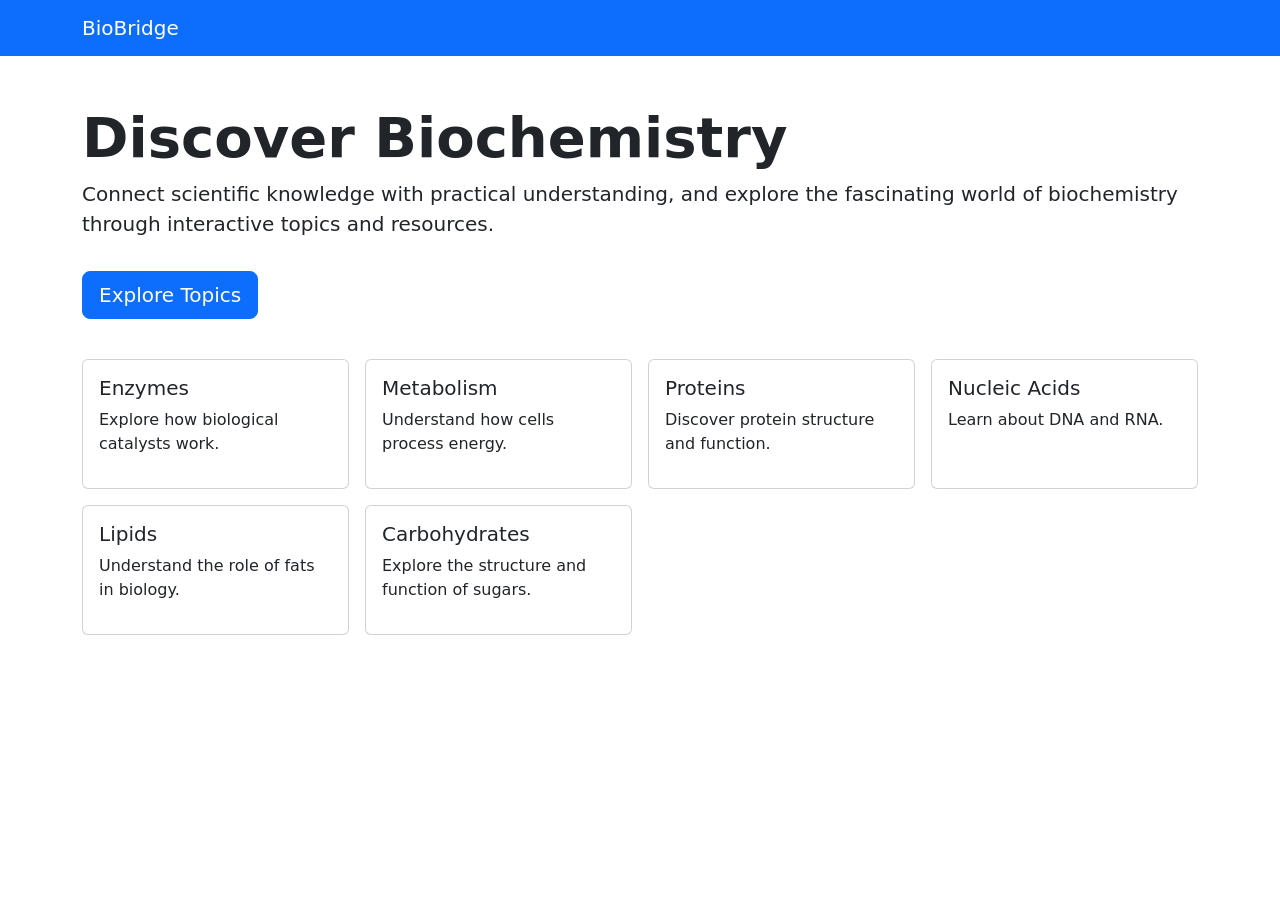
==== index.html @ e2629262 "FIrst step" ====
<!DOCTYPE html>
<html lang="en">

<head>
    <meta charset="UTF-8">
    <meta name="viewport" content="width=device-width, initial-scale=1.0">
    <title>BioBridge | Learn Biochemistry</title>

    <link href="https://cdn.jsdelivr.net/npm/bootstrap@5.3.3/dist/css/bootstrap.min.css" rel="stylesheet">
</head>

<body>
    <nav class="navbar navbar-dark bg-primary">
        <div class="container">
            <a class="navbar-brand" href="#">BioBridge</a>
        </div>
    </nav>

    <main class="container py-5">
        <h1 class="display-4 fw-bold">Discover Biochemistry</h1>

        <p class="lead">
            Connect scientific knowledge with practical understanding, and explore the fascinating world of biochemistry
            through interactive topics and resources.
        </p>

        <button class="btn btn-primary btn-lg mt-3" onclick="window.location.href='topics.html'">
            Explore Topics
        </button>

        <div class="row mt-4 g-3">
            <div class="col-12 col-ms-6 col-lg-3">
                <div class="card p-3 h-100">
                    <h2 class="h5">Enzymes</h2>
                    <p>Explore how biological catalysts work.</p>
                </div>
            </div>

            <div class="col-12 col-ms-6 col-lg-3">
                <div class="card p-3 h-100">
                    <h2 class="h5">Metabolism</h2>
                    <p>Understand how cells process energy.</p>
                </div>
            </div>

            <div class="col-12 col-ms-6 col-lg-3">
                <div class="card p-3 h-100">
                    <h2 class="h5">Proteins</h2>
                    <p>Discover protein structure and function.</p>
                </div>
            </div>
            <div class="col-12 col-ms-6 col-lg-3">
                <div class="card p-3 h-100">
                    <h2 class="h5">Nucleic Acids</h2>
                    <p>Learn about DNA and RNA.</p>
                </div>
            </div>
            <div class="col-12 col-ms-6 col-lg-3">
                <div class="card p-3 h-100">
                    <h2 class="h5">Lipids</h2>
                    <p>Understand the role of fats in biology.</p>
                </div>
            </div>
            <div class="col-12 col-ms-6 col-lg-3">
                <div class="card p-3 h-100">
                    <h2 class="h5">Carbohydrates</h2>
                    <p>Explore the structure and function of sugars.</p>
                </div>
            </div>
        </div>
    </main>
</body>

</html>
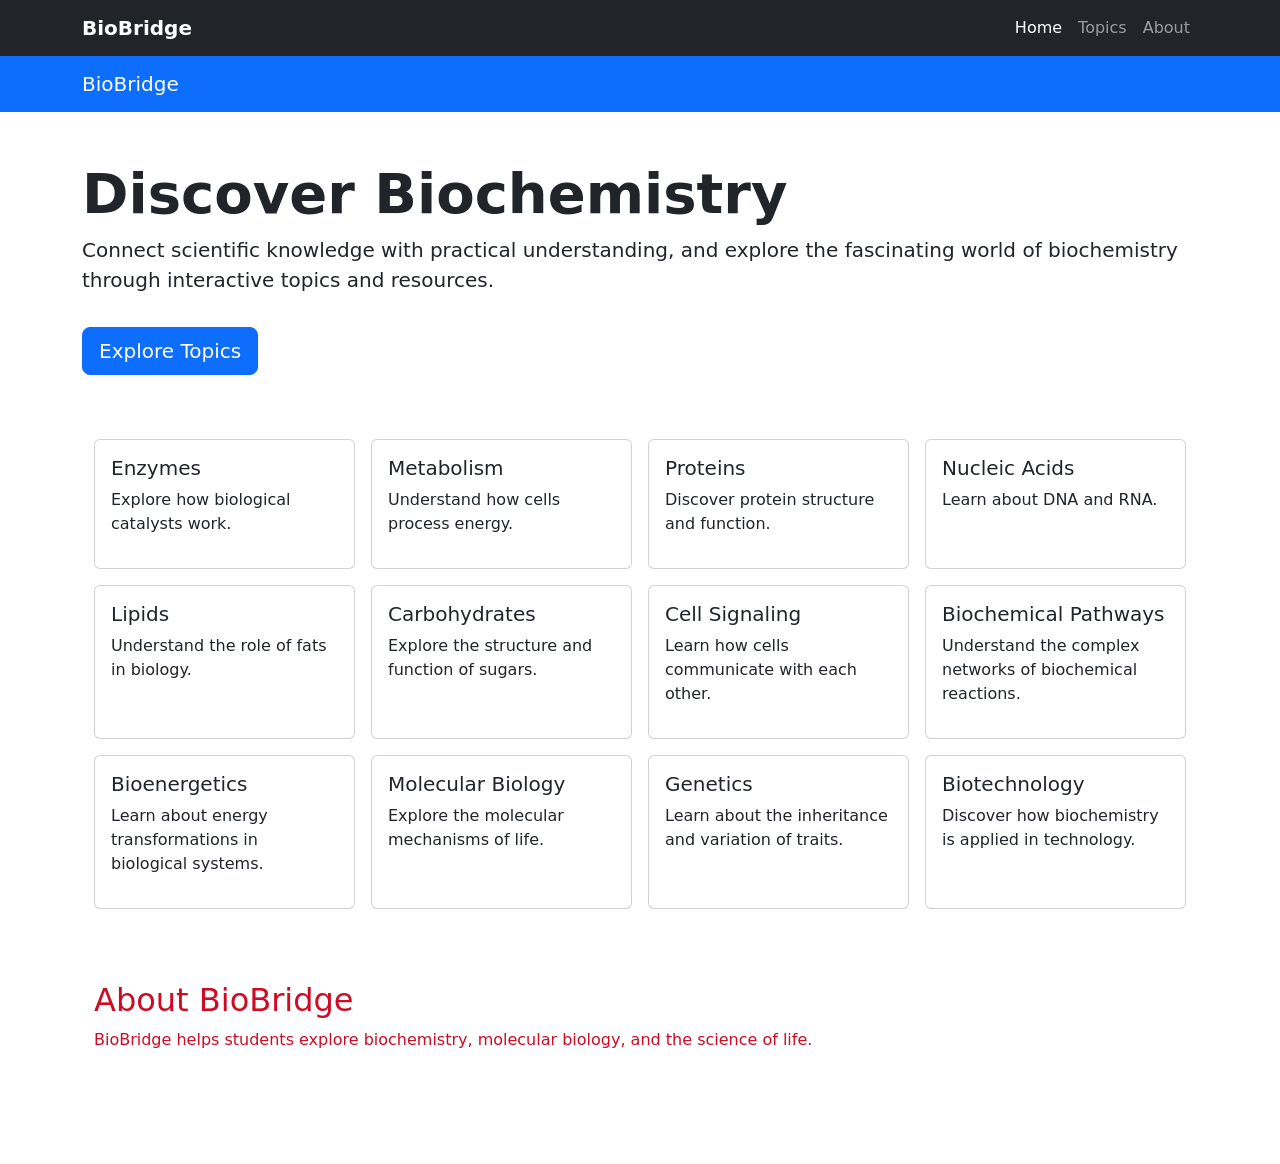
==== commit c179a2b8: "update" ====
--- a/index.html
+++ b/index.html
@@ -8,8 +8,39 @@
 
     <link href="https://cdn.jsdelivr.net/npm/bootstrap@5.3.3/dist/css/bootstrap.min.css" rel="stylesheet">
 </head>
+<body>
+    
+<nav class="navbar navbar-expand-lg bg-dark" data-bs-theme="dark">
+    <div class="container">
+        <a class="navbar-brand fw-bold" href="#">BioBridge</a>
 
-<body>
+        <button
+            class="navbar-toggler"
+            type="button"
+            data-bs-toggle="collapse"
+            data-bs-target="#mainNavbar"
+            aria-controls="mainNavbar"
+            aria-expanded="false"
+            aria-label="Toggle navigation">
+            <span class="navbar-toggler-icon"></span>
+        </button>
+
+        <div class="collapse navbar-collapse" id="mainNavbar">
+            <ul class="navbar-nav ms-auto">
+                <li class="nav-item">
+                    <a class="nav-link active" href="#">Home</a>
+                </li>
+                <li class="nav-item">
+                    <a class="nav-link" href="#topics">Topics</a>
+                </li>
+                <li class="nav-item">
+                    <a class="nav-link" href="#about">About</a>
+                </li>
+            </ul>
+        </div>
+    </div>
+</nav>
+
     <nav class="navbar navbar-dark bg-primary">
         <div class="container">
             <a class="navbar-brand" href="#">BioBridge</a>
@@ -27,48 +58,93 @@
         <button class="btn btn-primary btn-lg mt-3" onclick="window.location.href='topics.html'">
             Explore Topics
         </button>
-
+<section id="topics" class="container py-4">
         <div class="row mt-4 g-3">
-            <div class="col-12 col-ms-6 col-lg-3">
+            <div class="col-12 col-sm-6 col-lg-3">
                 <div class="card p-3 h-100">
                     <h2 class="h5">Enzymes</h2>
                     <p>Explore how biological catalysts work.</p>
                 </div>
             </div>
 
-            <div class="col-12 col-ms-6 col-lg-3">
+            <div class="col-12 col-sm-6 col-lg-3">
                 <div class="card p-3 h-100">
                     <h2 class="h5">Metabolism</h2>
                     <p>Understand how cells process energy.</p>
                 </div>
             </div>
 
-            <div class="col-12 col-ms-6 col-lg-3">
+            <div class="col-12 col-sm-6 col-lg-3">
                 <div class="card p-3 h-100">
                     <h2 class="h5">Proteins</h2>
                     <p>Discover protein structure and function.</p>
                 </div>
             </div>
-            <div class="col-12 col-ms-6 col-lg-3">
+            <div class="col-12 col-sm-6 col-lg-3">
                 <div class="card p-3 h-100">
                     <h2 class="h5">Nucleic Acids</h2>
                     <p>Learn about DNA and RNA.</p>
                 </div>
             </div>
-            <div class="col-12 col-ms-6 col-lg-3">
+            <div class="col-12 col-sm-6 col-lg-3">
                 <div class="card p-3 h-100">
                     <h2 class="h5">Lipids</h2>
                     <p>Understand the role of fats in biology.</p>
                 </div>
             </div>
-            <div class="col-12 col-ms-6 col-lg-3">
+            <div class="col-12 col-sm-6 col-lg-3">
                 <div class="card p-3 h-100">
                     <h2 class="h5">Carbohydrates</h2>
                     <p>Explore the structure and function of sugars.</p>
                 </div>
             </div>
+            <div class="col-12 col-sm-6 col-lg-3">
+                <div class="card p-3 h-100">
+                    <h2 class="h5">Cell Signaling</h2>
+                    <p>Learn how cells communicate with each other.</p>
+                </div>
+            </div>
+            <div class="col-12 col-sm-6 col-lg-3">
+                <div class="card p-3 h-100">
+                    <h2 class="h5">Biochemical Pathways</h2>
+                    <p>Understand the complex networks of biochemical reactions.</p>
+                </div>
+            </div>
+            <div class="col-12 col-sm-6 col-lg-3">
+                <div class="card p-3 h-100">
+                    <h2 class="h5">Bioenergetics</h2>
+                    <p>Learn about energy transformations in biological systems.</p>
+                </div>
+            </div>
+            <div class="col-12 col-sm-6 col-lg-3">
+                <div class="card p-3 h-100">
+                    <h2 class="h5">Molecular Biology</h2>
+                    <p>Explore the molecular mechanisms of life.</p>
+                </div>
+            </div>
+            <div class="col-12 col-sm-6 col-lg-3">
+                <div class="card p-3 h-100">
+                    <h2 class="h5">Genetics</h2>
+                    <p>Learn about the inheritance and variation of traits.</p>
+                </div>
+            </div>
+            <div class="col-12 col-sm-6 col-lg-3">
+                <div class="card p-3 h-100">
+                    <h2 class="h5">Biotechnology</h2>
+                    <p>Discover how biochemistry is applied in technology.</p>
+                </div>
+            </div>
         </div>
+        </section>
+        <section id="about" class="container py-5" class="bg-dark text-white rounded-3 p-4" style="color: #ce0b25;">
+    <h2>About BioBridge</h2>
+    <p>
+        BioBridge helps students explore biochemistry,
+        molecular biology, and the science of life.
+    </p>
+</section>
     </main>
+    <script src="https://cdn.jsdelivr.net/npm/bootstrap@5.3.3/dist/js/bootstrap.bundle.min.js"></script>
 </body>
 
 </html>
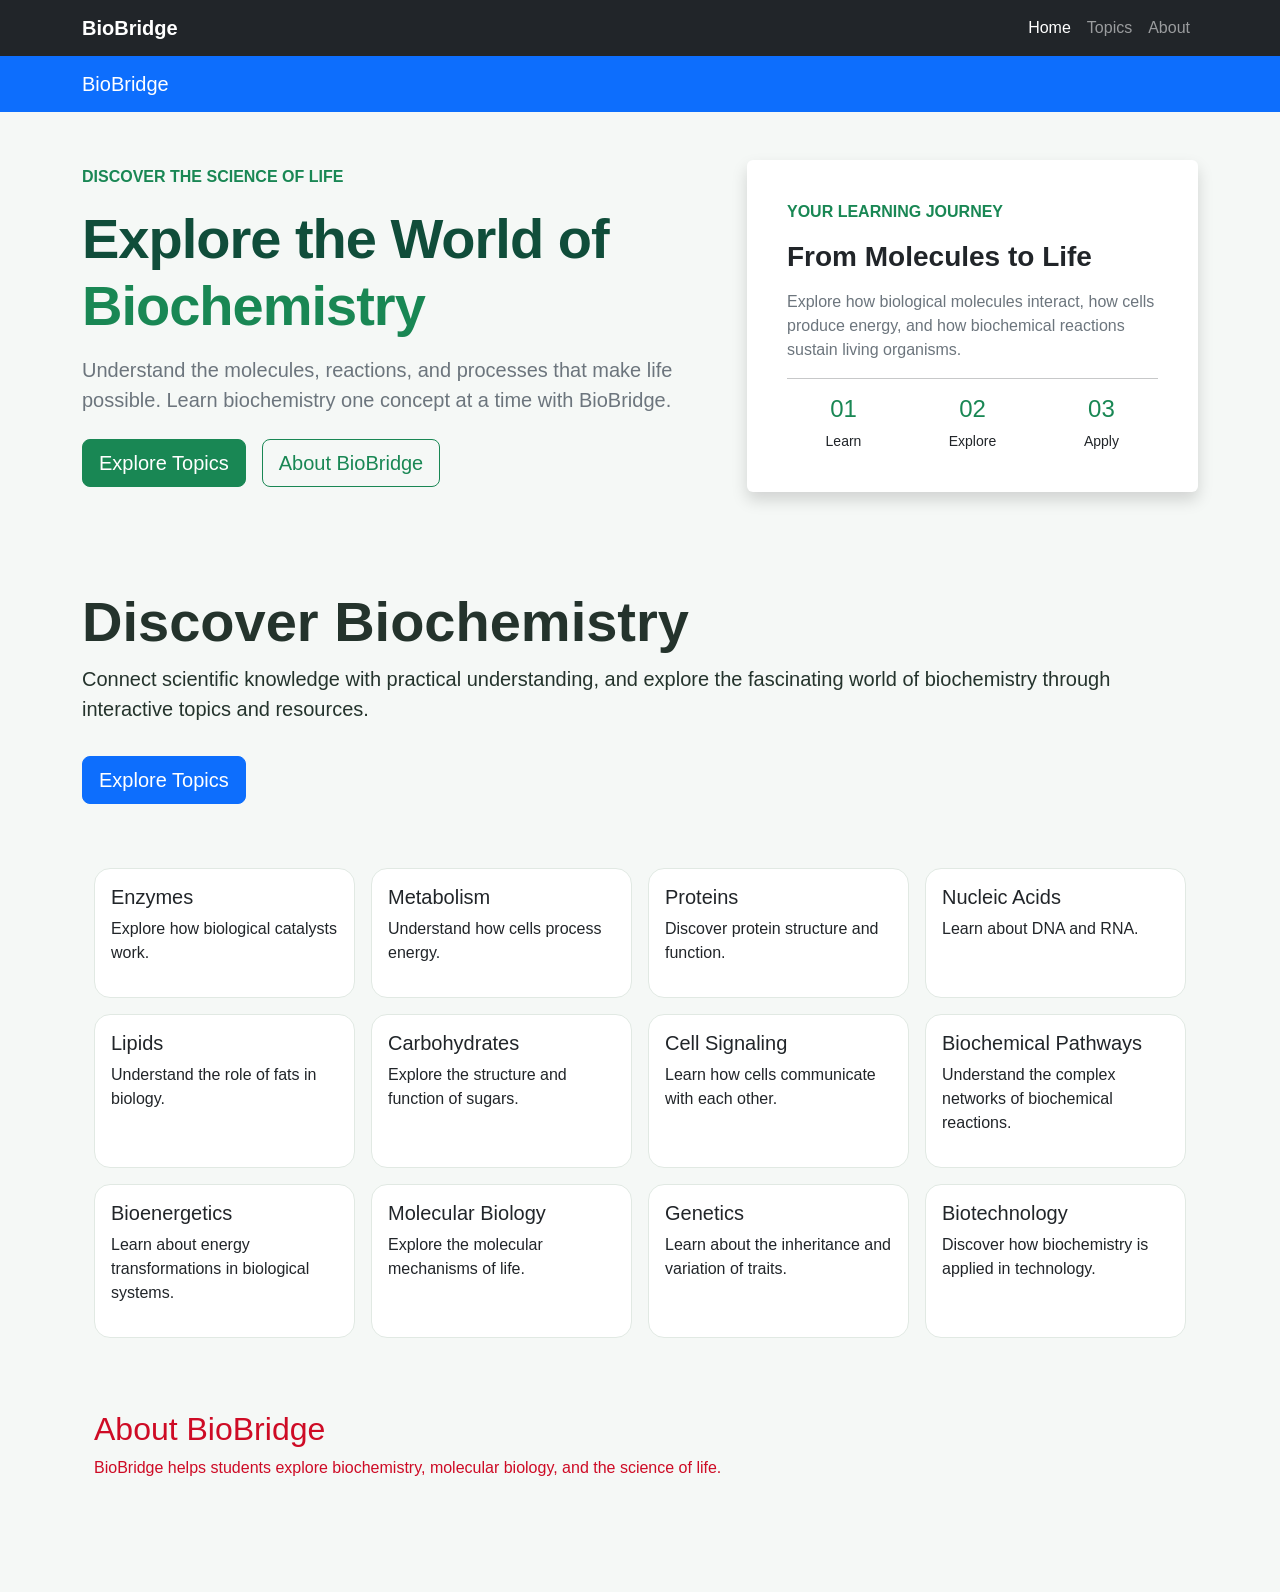
==== commit 26522f10: "update" ====
--- a/index.html
+++ b/index.html
@@ -7,46 +7,118 @@
     <title>BioBridge | Learn Biochemistry</title>
 
     <link href="https://cdn.jsdelivr.net/npm/bootstrap@5.3.3/dist/css/bootstrap.min.css" rel="stylesheet">
+    <!-- our custom CSS -->
+    <link rel="stylesheet" href="style.css">
 </head>
+
 <body>
-    
-<nav class="navbar navbar-expand-lg bg-dark" data-bs-theme="dark">
-    <div class="container">
-        <a class="navbar-brand fw-bold" href="#">BioBridge</a>
-
-        <button
-            class="navbar-toggler"
-            type="button"
-            data-bs-toggle="collapse"
-            data-bs-target="#mainNavbar"
-            aria-controls="mainNavbar"
-            aria-expanded="false"
-            aria-label="Toggle navigation">
-            <span class="navbar-toggler-icon"></span>
-        </button>
-
-        <div class="collapse navbar-collapse" id="mainNavbar">
-            <ul class="navbar-nav ms-auto">
-                <li class="nav-item">
-                    <a class="nav-link active" href="#">Home</a>
-                </li>
-                <li class="nav-item">
-                    <a class="nav-link" href="#topics">Topics</a>
-                </li>
-                <li class="nav-item">
-                    <a class="nav-link" href="#about">About</a>
-                </li>
-            </ul>
+
+    <nav class="navbar navbar-expand-lg bg-dark" data-bs-theme="dark">
+        <div class="container">
+            <a class="navbar-brand fw-bold" href="#">BioBridge</a>
+
+            <button class="navbar-toggler" type="button" data-bs-toggle="collapse" data-bs-target="#mainNavbar"
+                aria-controls="mainNavbar" aria-expanded="false" aria-label="Toggle navigation">
+                <span class="navbar-toggler-icon"></span>
+            </button>
+
+            <div class="collapse navbar-collapse" id="mainNavbar">
+                <ul class="navbar-nav ms-auto">
+                    <li class="nav-item">
+                        <a class="nav-link active" href="#">Home</a>
+                    </li>
+                    <li class="nav-item">
+                        <a class="nav-link" href="#topics">Topics</a>
+                    </li>
+                    <li class="nav-item">
+                        <a class="nav-link" href="#about">About</a>
+                    </li>
+                </ul>
+            </div>
         </div>
-    </div>
-</nav>
-
+    </nav>
     <nav class="navbar navbar-dark bg-primary">
         <div class="container">
             <a class="navbar-brand" href="#">BioBridge</a>
         </div>
     </nav>
 
+    <!-- HERO SECTION -->
+    <section class="container py-5">
+        <div class="row align-items-center g-4">
+
+            <!-- Left side: Main introduction -->
+            <div class="col-lg-7">
+                <p class="text-success fw-semibold text-uppercase">
+                    Discover the science of life
+                </p>
+
+                <h1 class="display-4 fw-bold hero-title">
+                    Explore the World of <span class="text-success">Biochemistry</span>
+                </h1>
+
+                <p class="lead text-secondary mt-3">
+                    Understand the molecules, reactions, and processes
+                    that make life possible. Learn biochemistry one
+                    concept at a time with BioBridge.
+                </p>
+
+                <div class="d-flex flex-wrap gap-3 mt-4">
+                    <a href="#topics" class="btn btn-success btn-lg">
+                        Explore Topics
+                    </a>
+
+                    <a href="#about" class="btn btn-outline-success btn-lg">
+                        About BioBridge
+                    </a>
+                </div>
+            </div>
+
+            <!-- Right side: Featured content panel -->
+            <div class="col-lg-5">
+                <div class="card border-0 shadow p-4">
+                    <div class="card-body">
+                        <p class="text-success fw-semibold">
+                            YOUR LEARNING JOURNEY
+                        </p>
+
+                        <h2 class="h3 fw-bold mb-3">
+                            From Molecules to Life
+                        </h2>
+
+                        <p class="text-secondary">
+                            Explore how biological molecules interact,
+                            how cells produce energy, and how biochemical
+                            reactions sustain living organisms.
+                        </p>
+
+                        <hr>
+
+                        <div class="row text-center g-3">
+                            <div class="col-4">
+                                <h3 class="h4 text-success">01</h3>
+                                <p class="small mb-0">Learn</p>
+                            </div>
+
+                            <div class="col-4">
+                                <h3 class="h4 text-success">02</h3>
+                                <p class="small mb-0">Explore</p>
+                            </div>
+
+                            <div class="col-4">
+                                <h3 class="h4 text-success">03</h3>
+                                <p class="small mb-0">Apply</p>
+                            </div>
+                        </div>
+                    </div>
+                </div>
+            </div>
+
+        </div>
+    </section>
+    <!-- END HERO SECTION -->
+
+
     <main class="container py-5">
         <h1 class="display-4 fw-bold">Discover Biochemistry</h1>
 
@@ -58,91 +130,91 @@
         <button class="btn btn-primary btn-lg mt-3" onclick="window.location.href='topics.html'">
             Explore Topics
         </button>
-<section id="topics" class="container py-4">
-        <div class="row mt-4 g-3">
-            <div class="col-12 col-sm-6 col-lg-3">
-                <div class="card p-3 h-100">
-                    <h2 class="h5">Enzymes</h2>
-                    <p>Explore how biological catalysts work.</p>
-                </div>
-            </div>
-
-            <div class="col-12 col-sm-6 col-lg-3">
-                <div class="card p-3 h-100">
-                    <h2 class="h5">Metabolism</h2>
-                    <p>Understand how cells process energy.</p>
-                </div>
-            </div>
-
-            <div class="col-12 col-sm-6 col-lg-3">
-                <div class="card p-3 h-100">
-                    <h2 class="h5">Proteins</h2>
-                    <p>Discover protein structure and function.</p>
-                </div>
-            </div>
-            <div class="col-12 col-sm-6 col-lg-3">
-                <div class="card p-3 h-100">
-                    <h2 class="h5">Nucleic Acids</h2>
-                    <p>Learn about DNA and RNA.</p>
-                </div>
-            </div>
-            <div class="col-12 col-sm-6 col-lg-3">
-                <div class="card p-3 h-100">
-                    <h2 class="h5">Lipids</h2>
-                    <p>Understand the role of fats in biology.</p>
-                </div>
-            </div>
-            <div class="col-12 col-sm-6 col-lg-3">
-                <div class="card p-3 h-100">
-                    <h2 class="h5">Carbohydrates</h2>
-                    <p>Explore the structure and function of sugars.</p>
-                </div>
-            </div>
-            <div class="col-12 col-sm-6 col-lg-3">
-                <div class="card p-3 h-100">
-                    <h2 class="h5">Cell Signaling</h2>
-                    <p>Learn how cells communicate with each other.</p>
-                </div>
-            </div>
-            <div class="col-12 col-sm-6 col-lg-3">
-                <div class="card p-3 h-100">
-                    <h2 class="h5">Biochemical Pathways</h2>
-                    <p>Understand the complex networks of biochemical reactions.</p>
-                </div>
-            </div>
-            <div class="col-12 col-sm-6 col-lg-3">
-                <div class="card p-3 h-100">
-                    <h2 class="h5">Bioenergetics</h2>
-                    <p>Learn about energy transformations in biological systems.</p>
-                </div>
-            </div>
-            <div class="col-12 col-sm-6 col-lg-3">
-                <div class="card p-3 h-100">
-                    <h2 class="h5">Molecular Biology</h2>
-                    <p>Explore the molecular mechanisms of life.</p>
-                </div>
-            </div>
-            <div class="col-12 col-sm-6 col-lg-3">
-                <div class="card p-3 h-100">
-                    <h2 class="h5">Genetics</h2>
-                    <p>Learn about the inheritance and variation of traits.</p>
-                </div>
-            </div>
-            <div class="col-12 col-sm-6 col-lg-3">
-                <div class="card p-3 h-100">
-                    <h2 class="h5">Biotechnology</h2>
-                    <p>Discover how biochemistry is applied in technology.</p>
-                </div>
-            </div>
-        </div>
+        <section id="topics" class="container py-4">
+            <div class="row mt-4 g-3">
+                <div class="col-12 col-sm-6 col-lg-3">
+                    <div class="card p-3 h-100 topic-card">
+                        <h2 class="h5">Enzymes</h2>
+                        <p>Explore how biological catalysts work.</p>
+                    </div>
+                </div>
+
+                <div class="col-12 col-sm-6 col-lg-3">
+                    <div class="card p-3 h-100 topic-card">
+                        <h2 class="h5">Metabolism</h2>
+                        <p>Understand how cells process energy.</p>
+                    </div>
+                </div>
+
+                <div class="col-12 col-sm-6 col-lg-3">
+                    <div class="card p-3 h-100 topic-card">
+                        <h2 class="h5">Proteins</h2>
+                        <p>Discover protein structure and function.</p>
+                    </div>
+                </div>
+                <div class="col-12 col-sm-6 col-lg-3">
+                    <div class="card p-3 h-100 topic-card">
+                        <h2 class="h5">Nucleic Acids</h2>
+                        <p>Learn about DNA and RNA.</p>
+                    </div>
+                </div>
+                <div class="col-12 col-sm-6 col-lg-3">
+                    <div class="card p-3 h-100 topic-card">
+                        <h2 class="h5">Lipids</h2>
+                        <p>Understand the role of fats in biology.</p>
+                    </div>
+                </div>
+                <div class="col-12 col-sm-6 col-lg-3">
+                    <div class="card p-3 h-100 topic-card">
+                        <h2 class="h5">Carbohydrates</h2>
+                        <p>Explore the structure and function of sugars.</p>
+                    </div>
+                </div>
+                <div class="col-12 col-sm-6 col-lg-3">
+                    <div class="card p-3 h-100 topic-card">
+                        <h2 class="h5">Cell Signaling</h2>
+                        <p>Learn how cells communicate with each other.</p>
+                    </div>
+                </div>
+                <div class="col-12 col-sm-6 col-lg-3">
+                    <div class="card p-3 h-100 topic-card">
+                        <h2 class="h5">Biochemical Pathways</h2>
+                        <p>Understand the complex networks of biochemical reactions.</p>
+                    </div>
+                </div>
+                <div class="col-12 col-sm-6 col-lg-3">
+                    <div class="card p-3 h-100 topic-card">
+                        <h2 class="h5">Bioenergetics</h2>
+                        <p>Learn about energy transformations in biological systems.</p>
+                    </div>
+                </div>
+                <div class="col-12 col-sm-6 col-lg-3">
+                    <div class="card p-3 h-100 topic-card">
+                        <h2 class="h5">Molecular Biology</h2>
+                        <p>Explore the molecular mechanisms of life.</p>
+                    </div>
+                </div>
+                <div class="col-12 col-sm-6 col-lg-3">
+                    <div class="card p-3 h-100 topic-card">
+                        <h2 class="h5">Genetics</h2>
+                        <p>Learn about the inheritance and variation of traits.</p>
+                    </div>
+                </div>
+                <div class="col-12 col-sm-6 col-lg-3">
+                    <div class="card p-3 h-100 topic-card">
+                        <h2 class="h5">Biotechnology</h2>
+                        <p>Discover how biochemistry is applied in technology.</p>
+                    </div>
+                </div>
+            </div>
         </section>
         <section id="about" class="container py-5" class="bg-dark text-white rounded-3 p-4" style="color: #ce0b25;">
-    <h2>About BioBridge</h2>
-    <p>
-        BioBridge helps students explore biochemistry,
-        molecular biology, and the science of life.
-    </p>
-</section>
+            <h2>About BioBridge</h2>
+            <p>
+                BioBridge helps students explore biochemistry,
+                molecular biology, and the science of life.
+            </p>
+        </section>
     </main>
     <script src="https://cdn.jsdelivr.net/npm/bootstrap@5.3.3/dist/js/bootstrap.bundle.min.js"></script>
 </body>
--- a/style.css
+++ b/style.css
@@ -0,0 +1,41 @@
+/* BioBridge: global design settings */
+:root {
+    --bio-primary: #176b50;
+    --bio-primary-dark: #104d3a;
+    --bio-background: #f5f8f6;
+    --bio-text: #24332c;
+    --bio-radius: 16px;
+}
+
+/* Base page appearance */
+body {
+    background-color: var(--bio-background);
+    color: var(--bio-text);
+    font-family: Arial, sans-serif;
+}
+
+/* Hero heading */
+.hero-title {
+    color: var(--bio-primary-dark);
+    letter-spacing: -1px;
+}
+
+/* Topic cards */
+.topic-card {
+    border: 1px solid #e1e9e3;
+    border-radius: var(--bio-radius);
+    transition: transform 0.2s ease, box-shadow 0.2s ease;
+}
+
+/* Interactive effect when a mouse hovers over a card */
+.topic-card:hover {
+    transform: translateY(-4px);
+    box-shadow: 0 10px 24px rgb(0 0 0 / 10%);
+}
+
+/* Keyboard users should also see a clear focus indicator */
+a:focus-visible,
+button:focus-visible {
+    outline: 3px solid #e0a526;
+    outline-offset: 3px;
+}
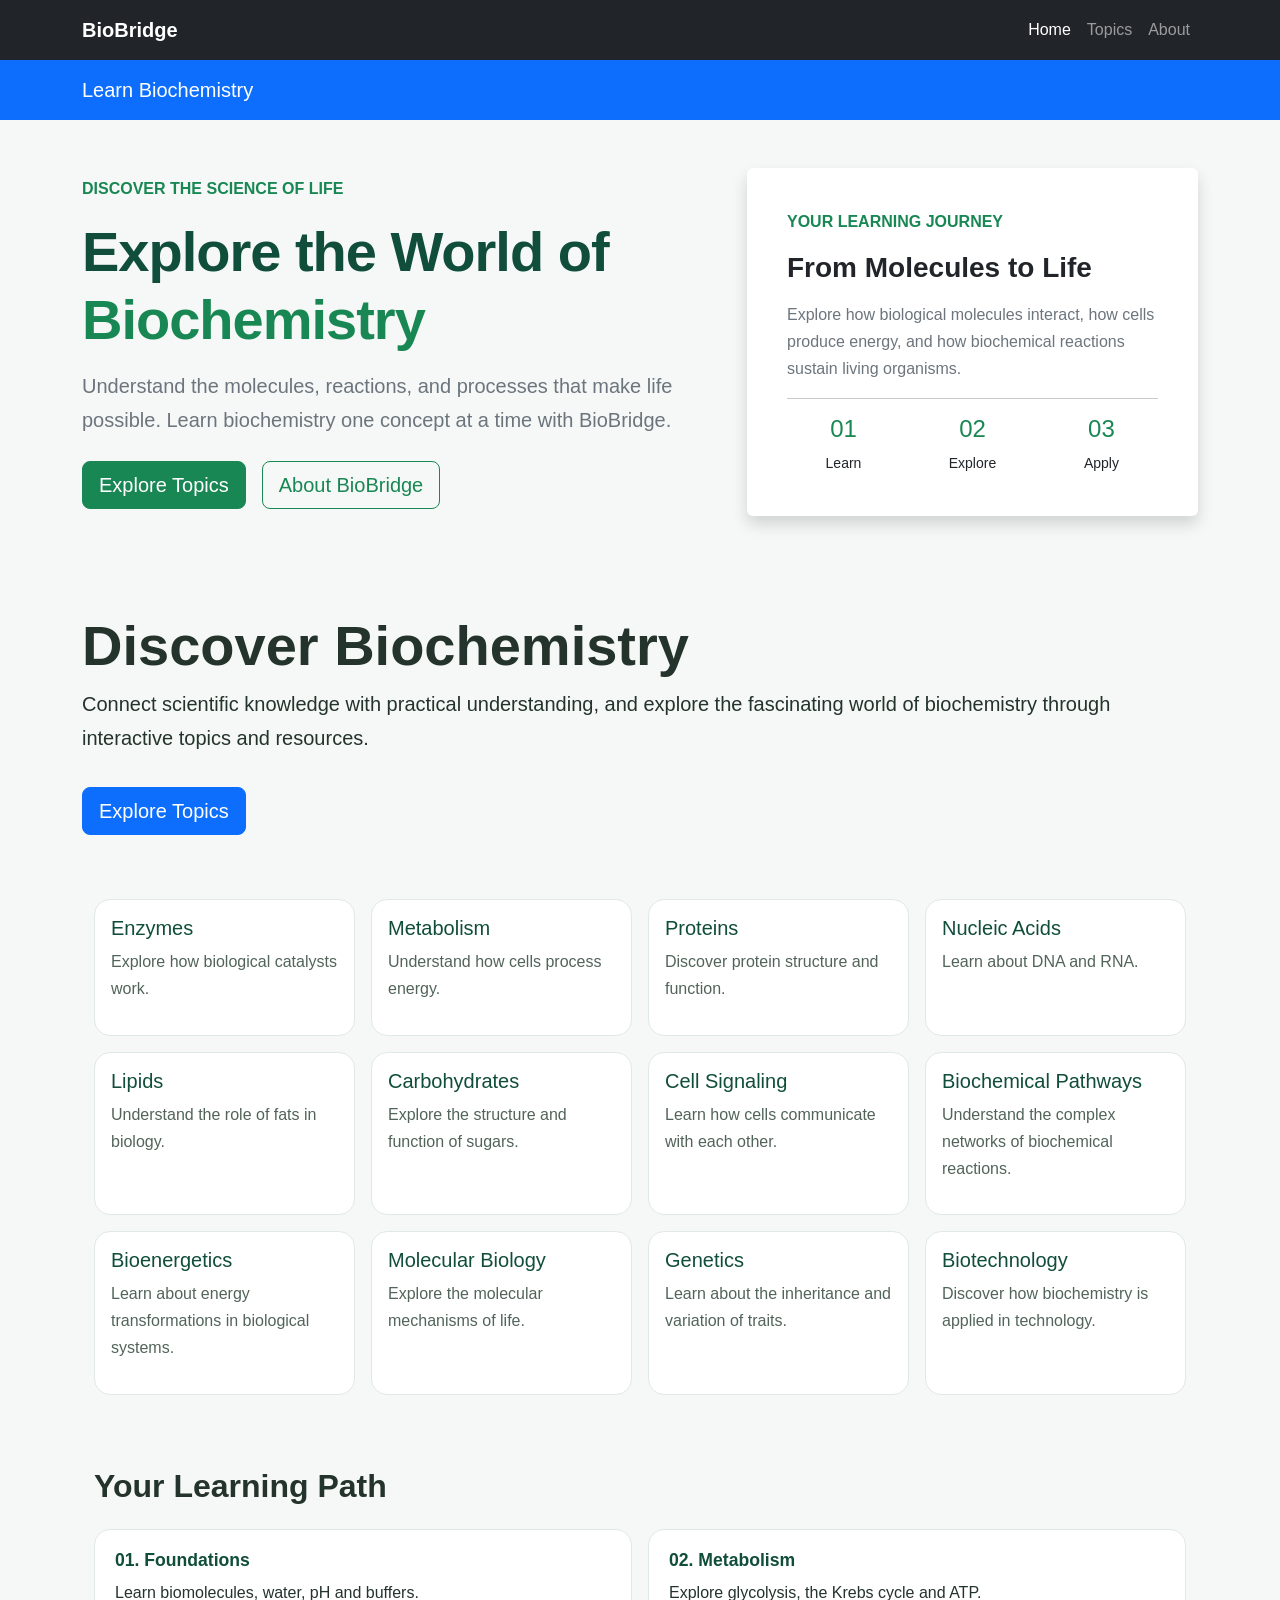
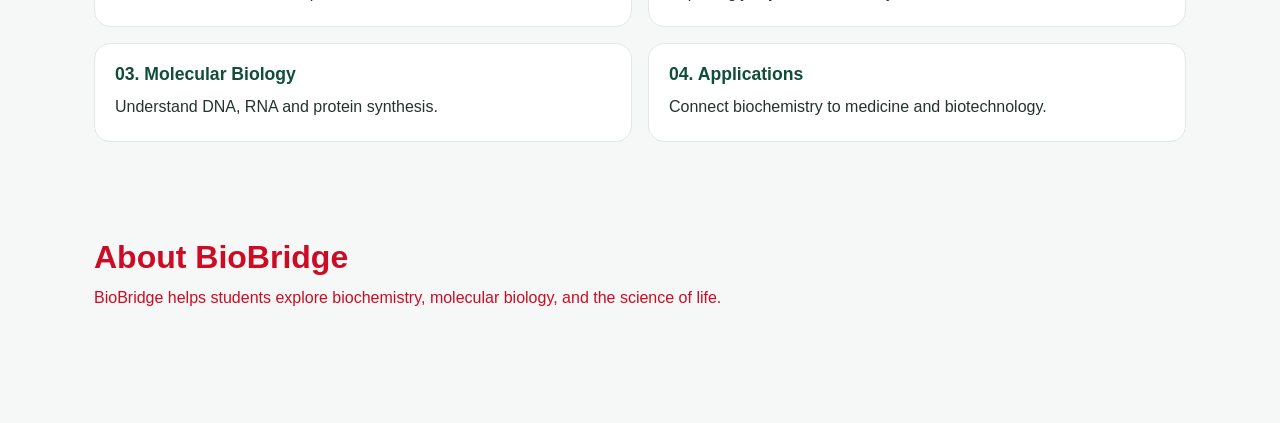
==== commit 52d05440: "update" ====
--- a/index.html
+++ b/index.html
@@ -39,7 +39,7 @@
     </nav>
     <nav class="navbar navbar-dark bg-primary">
         <div class="container">
-            <a class="navbar-brand" href="#">BioBridge</a>
+            <a class="navbar-brand" href="#">Learn Biochemistry</a>
         </div>
     </nav>
 
@@ -63,7 +63,7 @@
                     concept at a time with BioBridge.
                 </p>
 
-                <div class="d-flex flex-wrap gap-3 mt-4">
+                <div class="hero-actions mt-4">
                     <a href="#topics" class="btn btn-success btn-lg">
                         Explore Topics
                     </a>
@@ -206,6 +206,31 @@
                         <p>Discover how biochemistry is applied in technology.</p>
                     </div>
                 </div>
+            </div>
+        </section>
+        <section class="container py-5" id="learning-path">
+            <h2 class="fw-bold mb-4">Your Learning Path</h2>
+
+            <div class="learning-grid">
+                <article class="learning-card">
+                    <h3>01. Foundations</h3>
+                    <p>Learn biomolecules, water, pH and buffers.</p>
+                </article>
+
+                <article class="learning-card">
+                    <h3>02. Metabolism</h3>
+                    <p>Explore glycolysis, the Krebs cycle and ATP.</p>
+                </article>
+
+                <article class="learning-card">
+                    <h3>03. Molecular Biology</h3>
+                    <p>Understand DNA, RNA and protein synthesis.</p>
+                </article>
+
+                <article class="learning-card">
+                    <h3>04. Applications</h3>
+                    <p>Connect biochemistry to medicine and biotechnology.</p>
+                </article>
             </div>
         </section>
         <section id="about" class="container py-5" class="bg-dark text-white rounded-3 p-4" style="color: #ce0b25;">
--- a/style.css
+++ b/style.css
@@ -38,4 +38,94 @@
 button:focus-visible {
     outline: 3px solid #e0a526;
     outline-offset: 3px;
+}
+
+.hero-actions {
+    display: flex;
+    flex-wrap: wrap;
+    align-items: center;
+    gap: 1rem;
+}
+
+.navbar {
+    position: sticky;
+    top: 0;
+    z-index: 1000;
+}
+
+body {
+    font-family: Arial, sans-serif;
+    font-size: 16px;
+    line-height: 1.7;
+    color: var(--bio-text);
+    background-color: var(--bio-background);
+}
+
+h1,
+h2,
+h3,
+h4 {
+    line-height: 1.2;
+    font-weight: 700;
+}
+
+p {
+    margin-bottom: 1rem;
+}
+
+.topic-card h2 {
+    color: var(--bio-primary-dark);
+}
+
+.topic-card p {
+    color: #52645a;
+}
+
+.topic-grid {
+    display: grid;
+    grid-template-columns: repeat(2, 1fr);
+    gap: 1rem;
+}
+
+@media (max-width: 576px) {
+    .topic-grid {
+        grid-template-columns: 1fr;
+    }
+}
+
+.topic-grid {
+    display: grid;
+    grid-template-columns: repeat(
+        auto-fit,
+        minmax(220px, 1fr)
+    );
+    gap: 1rem;
+}
+
+.learning-grid {
+    display: grid;
+    grid-template-columns: repeat(2, 1fr);
+    gap: 1rem;
+}
+
+.learning-card {
+    background-color: white;
+    border: 1px solid #e1e9e3;
+    border-radius: var(--bio-radius);
+    padding: 1.25rem;
+}
+
+.learning-card h3 {
+    color: var(--bio-primary-dark);
+    font-size: 1.1rem;
+}
+
+.learning-card p {
+    margin-bottom: 0;
+}
+
+@media (max-width: 576px) {
+    .learning-grid {
+        grid-template-columns: 1fr;
+    }
 }
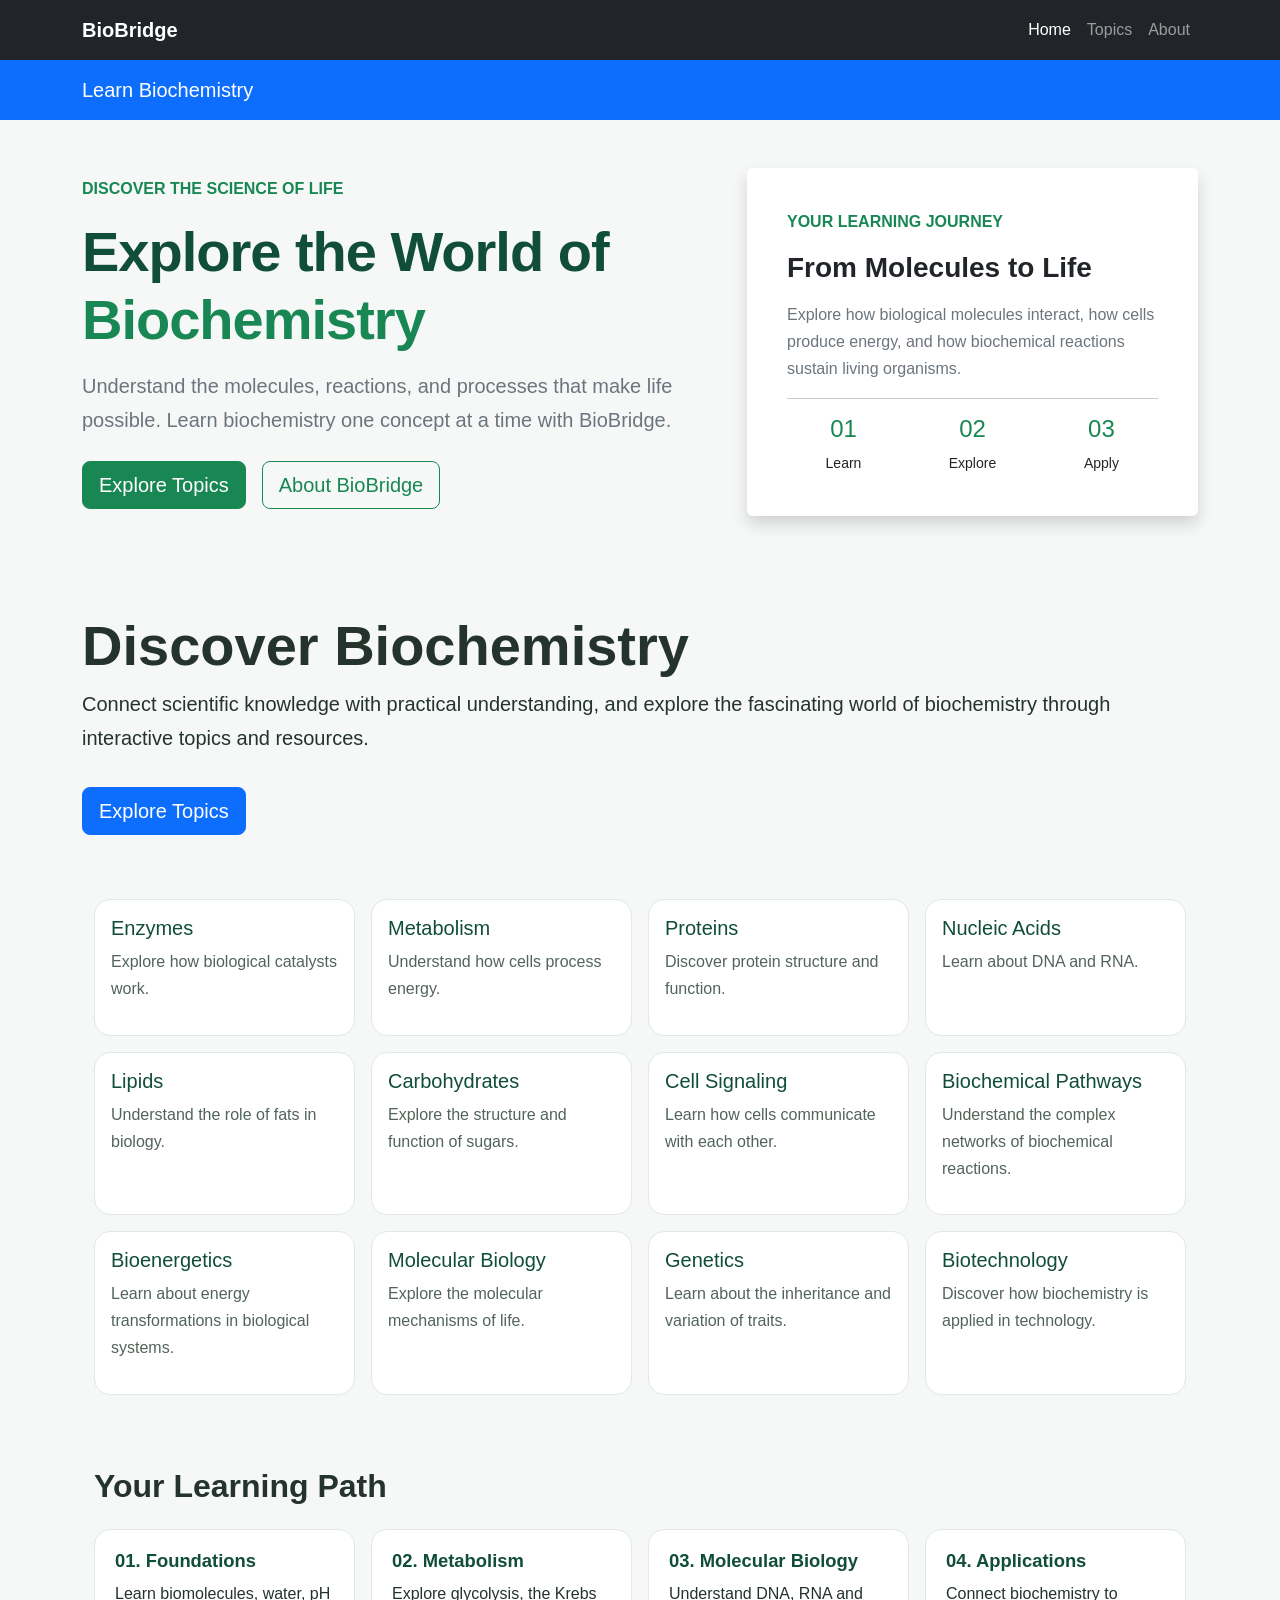
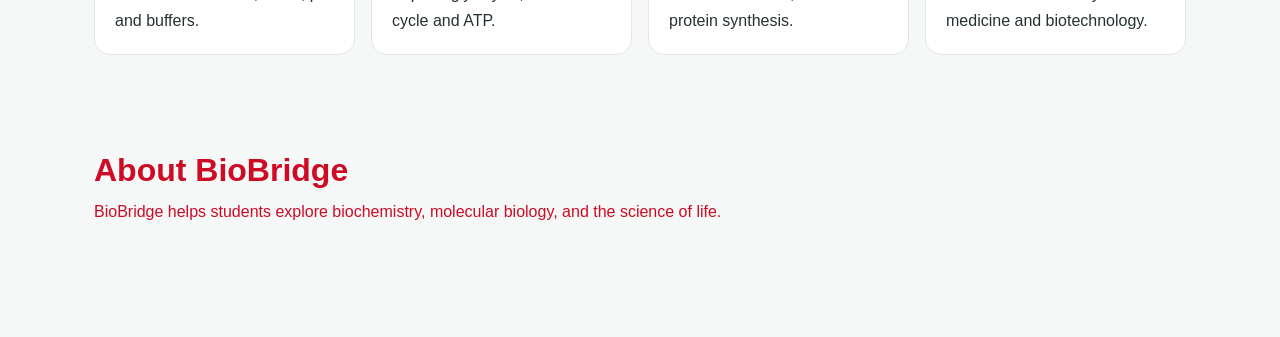
==== commit 41859023: "Added flexbox" ====
--- a/index.html
+++ b/index.html
@@ -208,26 +208,26 @@
                 </div>
             </div>
         </section>
-        <section class="container py-5" id="learning-path">
-            <h2 class="fw-bold mb-4">Your Learning Path</h2>
-
-            <div class="learning-grid">
-                <article class="learning-card">
+        <section class="container py-5">
+            <h2 class=" mb-4">Your Learning Path</h2>
+
+            <div class="topic-grid">
+                <article class="topic-item">
                     <h3>01. Foundations</h3>
                     <p>Learn biomolecules, water, pH and buffers.</p>
                 </article>
 
-                <article class="learning-card">
+                <article class="topic-item">
                     <h3>02. Metabolism</h3>
                     <p>Explore glycolysis, the Krebs cycle and ATP.</p>
                 </article>
 
-                <article class="learning-card">
+                <article class="topic-item">
                     <h3>03. Molecular Biology</h3>
                     <p>Understand DNA, RNA and protein synthesis.</p>
                 </article>
 
-                <article class="learning-card">
+                <article class="topic-item">
                     <h3>04. Applications</h3>
                     <p>Connect biochemistry to medicine and biotechnology.</p>
                 </article>
--- a/style.css
+++ b/style.css
@@ -128,4 +128,29 @@
     .learning-grid {
         grid-template-columns: 1fr;
     }
+}
+
+.topic-grid {
+    display: grid;
+    grid-template-columns: repeat(
+        auto-fit,
+        minmax(min(100%, 240px), 1fr)
+    );
+    gap: 1rem;
+}
+
+.topic-item {
+    padding: 1.25rem;
+    background: white;
+    border: 1px solid #e1e9e3;
+    border-radius: var(--bio-radius);
+}
+
+.topic-item h3 {
+    color: var(--bio-primary-dark);
+    font-size: 1.15rem;
+}
+
+.topic-item p {
+    margin-bottom: 0;
 }
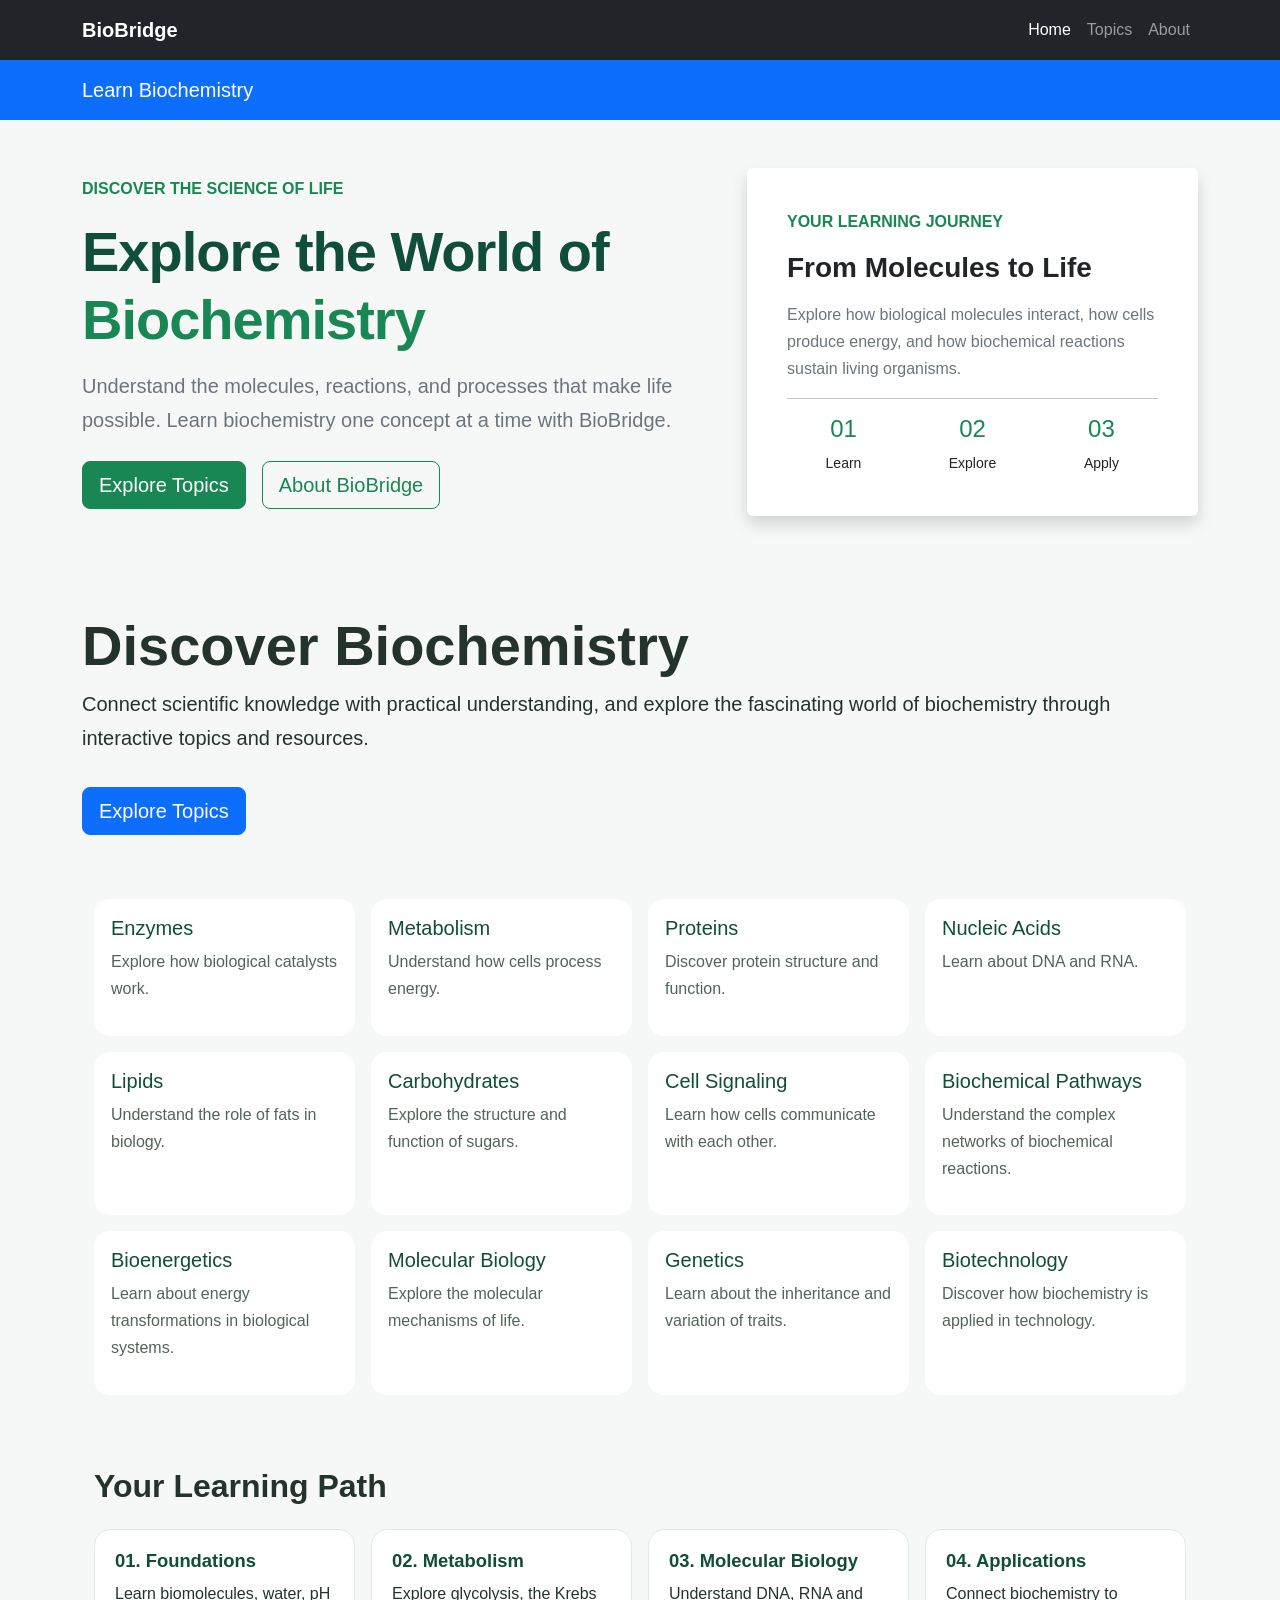
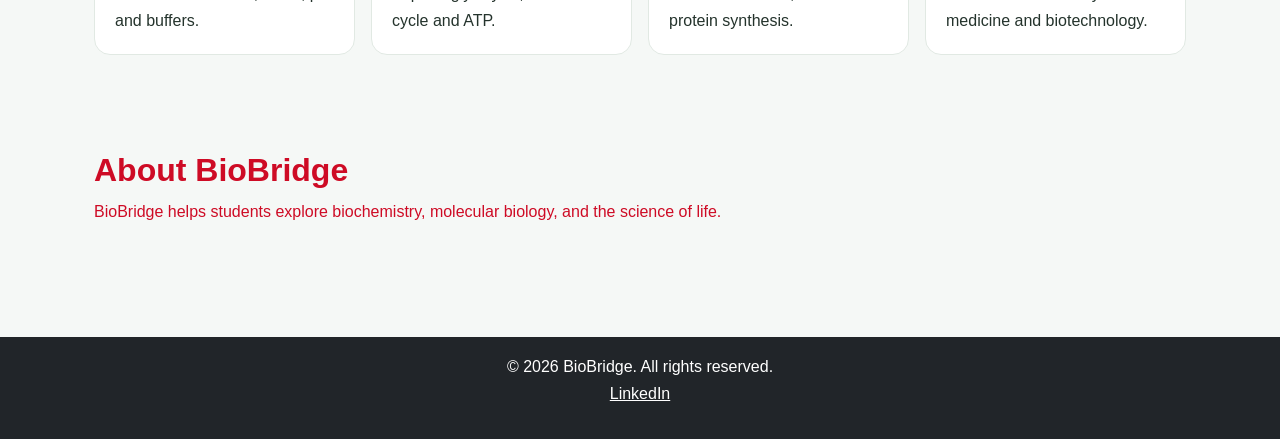
==== commit d98dcd7e: "CSS Transitions, Transforms and Interactive Effects" ====
--- a/index.html
+++ b/index.html
@@ -242,6 +242,14 @@
         </section>
     </main>
     <script src="https://cdn.jsdelivr.net/npm/bootstrap@5.3.3/dist/js/bootstrap.bundle.min.js"></script>
+    <footer class="bg-dark text-white py-3">
+        <div class="container">
+            <p class="text-center">
+                &copy; 2026 BioBridge. All rights reserved. <br>
+                <a href="https://www.linkedin.com/in/joshua-guda-356879322/" class="text-white" target="_blank">LinkedIn</a>
+            </p>
+        </div>
+    </footer>
 </body>
 
 </html>
--- a/style.css
+++ b/style.css
@@ -25,12 +25,15 @@
     border: 1px solid #e1e9e3;
     border-radius: var(--bio-radius);
     transition: transform 0.2s ease, box-shadow 0.2s ease;
+    border-color: transparent;
+    transition: border-color 0.25s ease;
 }
 
 /* Interactive effect when a mouse hovers over a card */
 .topic-card:hover {
-    transform: translateY(-4px);
+    transform: translateY(-4px) scale(1.02) rotate(1deg);
     box-shadow: 0 10px 24px rgb(0 0 0 / 10%);
+    border-color: var(--bio-primary);
 }
 
 /* Keyboard users should also see a clear focus indicator */
@@ -153,4 +156,28 @@
 
 .topic-item p {
     margin-bottom: 0;
+}
+
+
+.btn-success {
+    transition:
+        background-color 0.2s ease,
+        transform 0.2s ease;
+}
+
+.btn-success:hover {
+    transform: translateY(-2px);
+}
+
+/* Respect users who prefer reduced motion. */
+@media (prefers-reduced-motion: reduce) {
+    .topic-card,
+    .btn-success {
+        transition: none;
+    }
+
+    .topic-card:hover,
+    .btn-success:hover {
+        transform: none;
+    }
 }
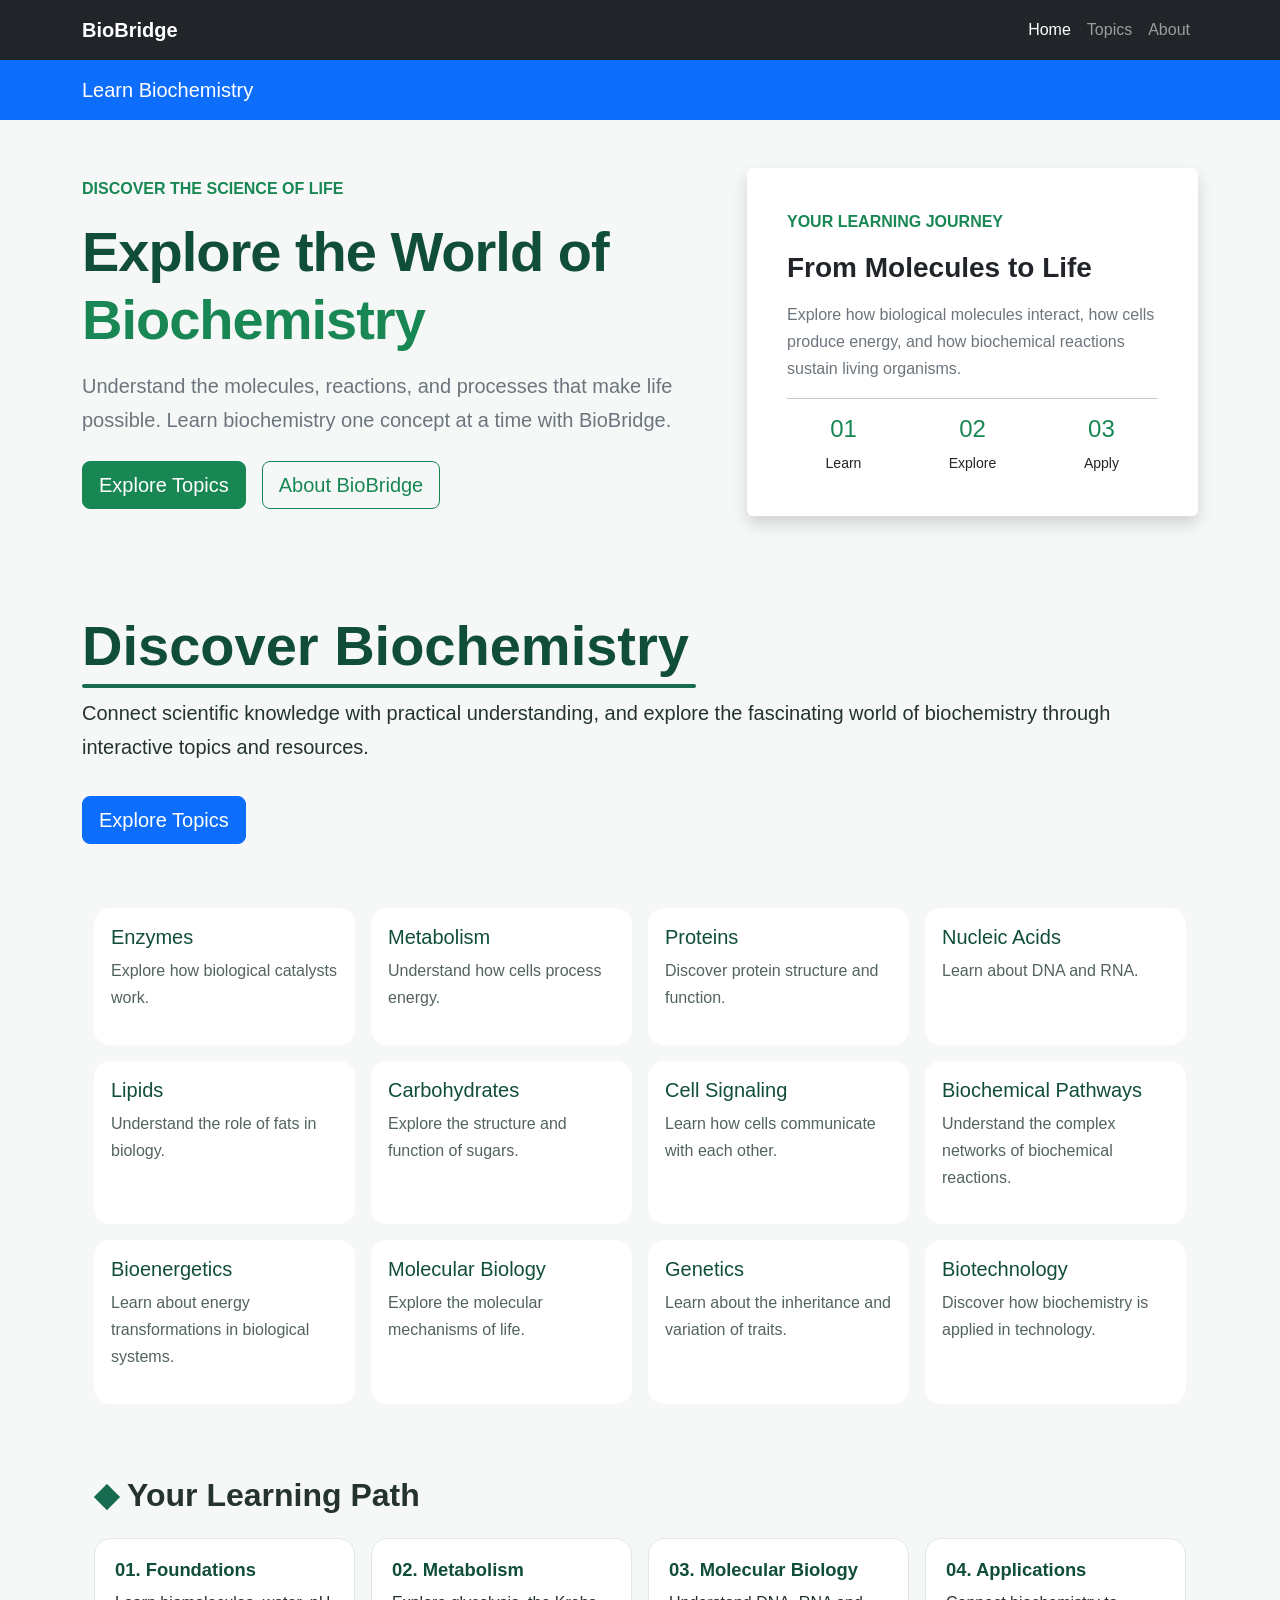
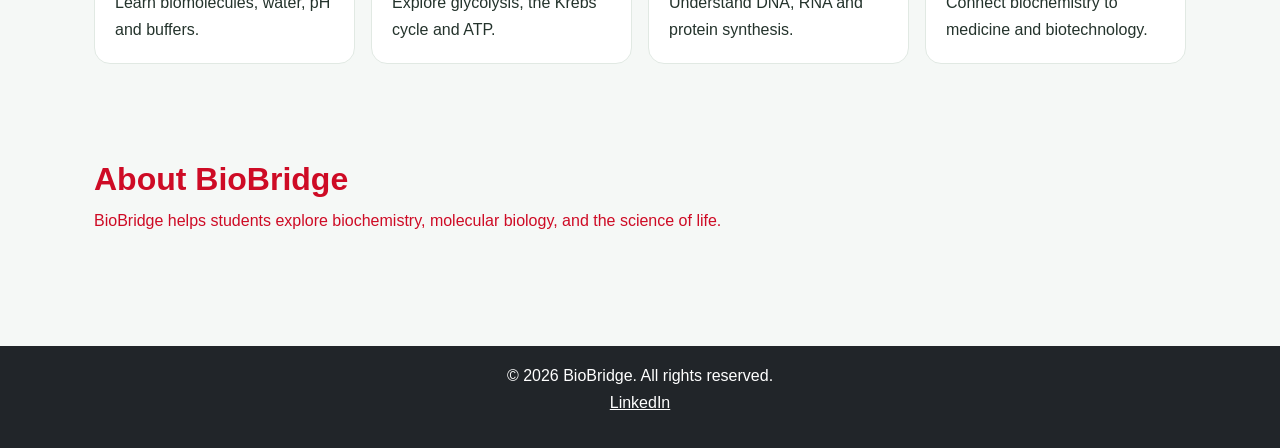
==== commit 86b6daf5: "CSS Pseudo-Classes and Pseudo-Elements" ====
--- a/index.html
+++ b/index.html
@@ -120,8 +120,7 @@
 
 
     <main class="container py-5">
-        <h1 class="display-4 fw-bold">Discover Biochemistry</h1>
-
+        <h1 class="display-4 fw-bold section-heading">Discover Biochemistry</h1>
         <p class="lead">
             Connect scientific knowledge with practical understanding, and explore the fascinating world of biochemistry
             through interactive topics and resources.
@@ -209,7 +208,7 @@
             </div>
         </section>
         <section class="container py-5">
-            <h2 class=" mb-4">Your Learning Path</h2>
+            <h2 class=" mb-4 section-title">Your Learning Path</h2>
 
             <div class="topic-grid">
                 <article class="topic-item">
@@ -233,7 +232,7 @@
                 </article>
             </div>
         </section>
-        <section id="about" class="container py-5" class="bg-dark text-white rounded-3 p-4" style="color: #ce0b25;">
+        <section id="about" class="container py-5" style="color: #ce0b25;">
             <h2>About BioBridge</h2>
             <p>
                 BioBridge helps students explore biochemistry,
--- a/style.css
+++ b/style.css
@@ -179,5 +179,37 @@
     .topic-card:hover,
     .btn-success:hover {
         transform: none;
-    }
-}+        border-color: var(--bio-primary);
+    }
+}
+
+.topic-list .topic-item:nth-child(2) {
+    border: 2px solid var(--bio-primary);
+}
+
+.section-title::before {
+    content: "◆";
+    color: var(--bio-primary);
+    margin-right: 0.5rem;
+}
+
+.section-heading::after {
+    content: "";
+    display: block;
+    width: 55%;
+    height: 4px;
+    margin-top: 5px;
+    background-color: var(--bio-primary);
+    border-radius: 4px;
+}
+
+a:focus-visible,
+button:focus-visible {
+    outline: 3px solid #e0a526;
+    outline-offset: 3px;
+}
+
+.section-heading {
+    color: var(--bio-primary-dark);
+    font-weight: 700;
+}
